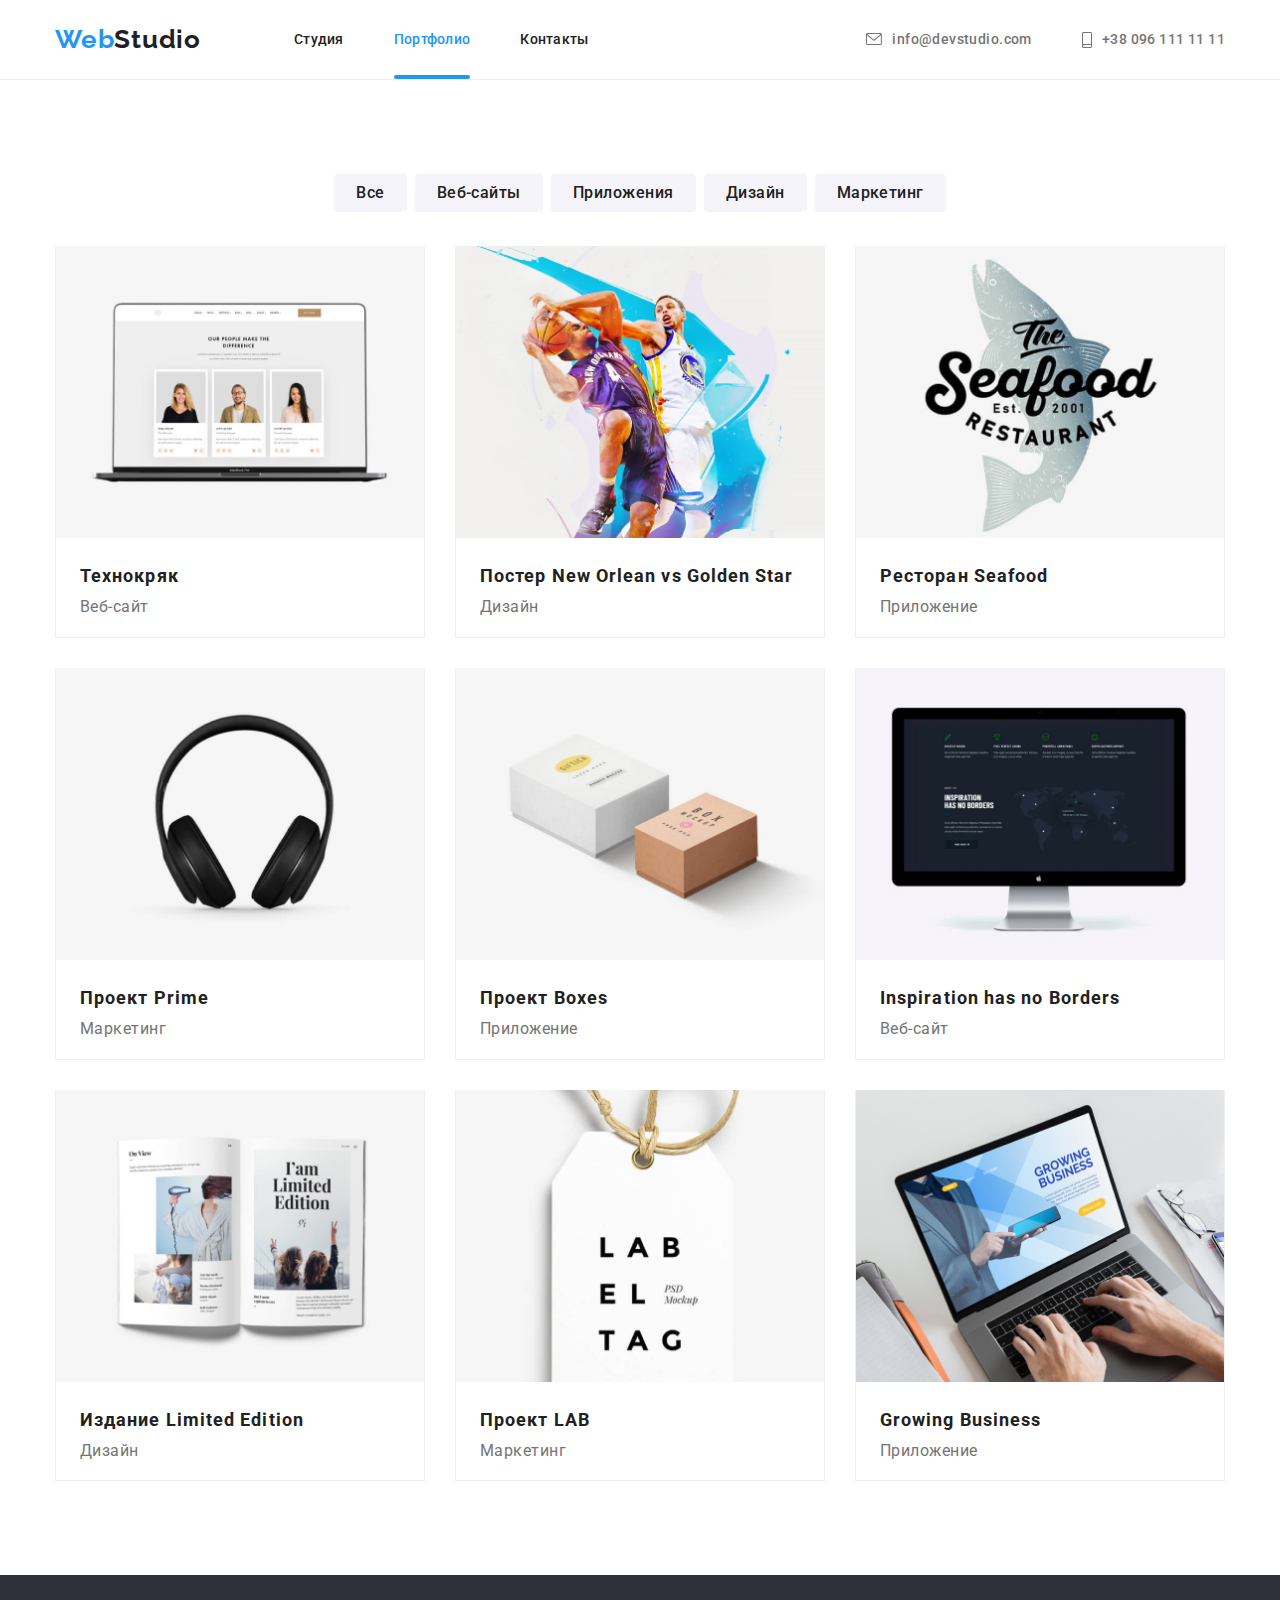
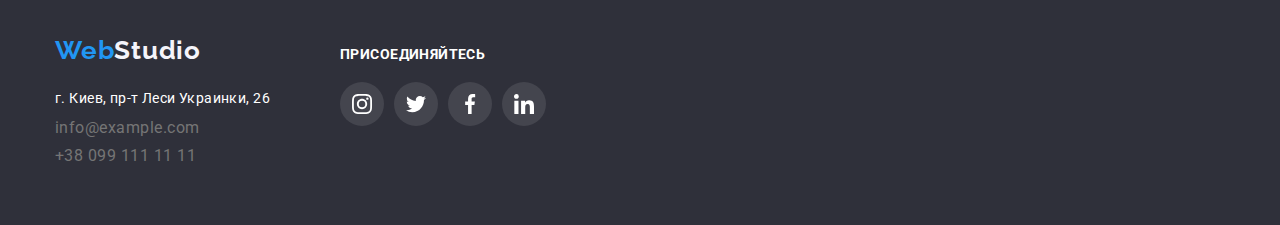
==== portfolio.html @ 428a3288 "репозиторий 06 готов к работе" ====
<!DOCTYPE html>
<html lang="en">
<head>
    <meta charset="UTF-8">
    <meta http-equiv="X-UA-Compatible" content="IE=edge">
    <meta name="viewport" content="width=device-width, initial-scale=1.0">
    <link rel="preconnect" href="https://fonts.googleapis.com">
    <link rel="preconnect" href="https://fonts.gstatic.com" crossorigin>
    <link rel="preconnect" href="https://fonts.googleapis.com">
    <link rel="preconnect" href="https://fonts.gstatic.com" crossorigin>
    <link href="https://fonts.googleapis.com/css2?family=Raleway:wght@700&family=Roboto:wght@400;500;700;900&display=swap"
        rel="stylesheet">
    <link rel="stylesheet" href="./css/modern-normalize.css">
    <link rel="stylesheet" href="./css/style.css">
    <title>Portfolio</title>
</head>
<body>
    <!--шапка-->
    <header class="header">
        <div class="container header-container">
            <nav class="nav">
                <a class="header-logo" href=""><span class="logo-web">Web</span>Studio</a>
                <ul class="nav-list">
                    <li class="nav-item ">
                        <a class="nav-link " href="./index.html">Студия</a>
                    </li>
                    <li class="nav-item">
                        <a class="nav-link current" href="./portfolio.html">Портфолио</a>
                    </li>
                    <li class="nav-item">
                        <a class="nav-link" href="#">Контакты</a>
                    </li>
                </ul>
            </nav>
            <ul class="nav-contacts-list">
                <li class="contacts-item">
                    <!-- <div class="contacts-container hover-link">  -->
                    <a class="contacts-link hover-link" href="info@devstudio.com">
                        <svg class="icon-mail hover-link" width="16px" height="12px">
                            <use href="./images/svg/symbol-defs.svg#icon-envelope"></use>
                        </svg>info@devstudio.com</a>
                    <!-- </div>  -->
                </li>
    
                <li class="contacts-item">
                    <a class="contacts-link hover-link" href="+380961111111">
                        <svg class="icon-tel hover-link" width="10px" height="16px">
                            <use href="./images/svg/symbol-defs.svg#icon-smartphone"></use>
                        </svg>+38 096 111 11 11</a>
                </li>
            </ul>
        </div>
    </header>
    <!--уникальный контент-->
    <main>
        <section class="section">
            <div class="container">
            <h1 class="visually-hidden">кнопки фильтров</h1>
            <ul class="buttons-list">
                <li class="buttons-item">
                    <button type="button" class="filter-btn">Все</button>
                </li>
                <li class="buttons-item">
                    <button type="button" class="filter-btn">Веб-сайты</button>
                </li>
                <li class="buttons-item">
                    <button type="button" class="filter-btn">Приложения</button>
                </li>
                <li class="buttons-item">
                    <button type="button" class="filter-btn">Дизайн</button>
                </li>
                <li class="buttons-item">
                    <button type="button" class="filter-btn">Маркетинг</button>
                </li>
            </ul>
            <ul class="portfolio-list">
                <li class="portfolio-item ">
                    <a href="" class="portfolio-link">
                    <div class="portfolio-overlay-block"> 
                    <img src="./images/portfolio/tehnokrak.jpg" alt="технокряк" width="370" height="">
                    <div class="overlay-block">
                    <p class="portfolio-block-text">Технокряк это современная площадка распространения коронавируса. Компании используют эту
                        платформу для цифрового
                        шпионажа и атак на защищённые сервера конкурентов.</p>
                    </div>
                    </div>  
                    <div class="portfolio-card">
                        <h2 class="portfolio-titel">Технокряк</h3>
                            <p class="portfolio-text">Веб-сайт</p>
                    </div>
                    </a>
                </li>
                <li class="portfolio-item ">
                    <a href="" class="portfolio-link">
                        <div class="portfolio-overlay-block">
                    <img src="./images/portfolio/poster.jpg" alt="постер" width="370" height="">
                    <div class="overlay-block">
                        <p class="portfolio-block-text">Технокряк это современная площадка распространения коронавируса. Компании используют
                            эту
                            платформу для цифрового
                            шпионажа и атак на защищённые сервера конкурентов.</p>
                    </div>
                        </div>
                    <div class="portfolio-card">
                    <h2 class="portfolio-titel">Постер New Orlean vs Golden Star</h3>
                    <p class="portfolio-text">Дизайн</p>
                    </div>
                    </a>
                </li>
                <li class="portfolio-item ">
                    <a href="" class="portfolio-link">
                        <div class="portfolio-overlay-block">
                    <img src="./images/portfolio/seafood.jpg" alt="ресторан" width="370" height="">
                    <div class="overlay-block">
                        <p class="portfolio-block-text">Технокряк это современная площадка распространения коронавируса. Компании используют
                            эту
                            платформу для цифрового
                            шпионажа и атак на защищённые сервера конкурентов.</p>
                    </div>
                        </div>
                    <div class="portfolio-card">
                    <h2 class="portfolio-titel">Ресторан Seafood</h3>
                    <p class="portfolio-text">Приложение</p>
                    </div>
                    </a>
                </li>
                <li class="portfolio-item ">
                    <a href="" class="portfolio-link">
                        <div class="portfolio-overlay-block">
                    <img src="./images/portfolio/prime.jpg" alt="проэкт прайм" width="370" height="">
                    <div class="overlay-block">
                        <p class="portfolio-block-text">Технокряк это современная площадка распространения коронавируса. Компании используют
                            эту
                            платформу для цифрового
                            шпионажа и атак на защищённые сервера конкурентов.</p>
                    </div>
                        </div>
                    <div class="portfolio-card">
                    <h2 class="portfolio-titel">Проект Prime</h3>
                    <p class="portfolio-text">Маркетинг</p>
                    </div>
                    </a>
                </li>
                <li class="portfolio-item ">
                    <a href="" class="portfolio-link">
                        <div class="portfolio-overlay-block">
                    <img src="./images/portfolio/boxes.jpg" alt="проэкт коробки" width="370" height="">
                    <div class="overlay-block">
                        <p class="portfolio-block-text">Технокряк это современная площадка распространения коронавируса. Компании используют
                            эту
                            платформу для цифрового
                            шпионажа и атак на защищённые сервера конкурентов.</p>
                    </div>
                        </div>
                    <div class="portfolio-card">
                    <h2 class="portfolio-titel">Проект Boxes</h3>
                    <p class="portfolio-text">Приложение</p>
                    </div>
                    </a>
                </li>
                <li class="portfolio-item ">
                    <a href="" class="portfolio-link">
                        <div class="portfolio-overlay-block">
                    <img src="./images/portfolio/no-borders.jpg" alt="нет границ" width="370" height="">
                    <div class="overlay-block">
                        <p class="portfolio-block-text">Технокряк это современная площадка распространения коронавируса. Компании используют
                            эту
                            платформу для цифрового
                            шпионажа и атак на защищённые сервера конкурентов.</p>
                    </div>
                        </div>
                    <div class="portfolio-card">
                    <h2 class="portfolio-titel">Inspiration has no Borders</h3>
                    <p class="portfolio-text">Веб-сайт</p>
                    </div>
                    </a>
                </li>
                <li class="portfolio-item ">
                    <a href="" class="portfolio-link">
                        <div class="portfolio-overlay-block">
                    <img src="./images/portfolio/limited-edition.jpg" alt="издание" width="370" height="">
                    <div class="overlay-block">
                        <p class="portfolio-block-text">Технокряк это современная площадка распространения коронавируса. Компании используют
                            эту
                            платформу для цифрового
                            шпионажа и атак на защищённые сервера конкурентов.</p>
                    </div>
                        </div>
                    <div class="portfolio-card">
                    <h2 class="portfolio-titel">Издание Limited Edition</h3>
                    <p class="portfolio-text">Дизайн</p>
                    </div>
                    </a>
                </li>
                <li class="portfolio-item ">
                    <a href="" class="portfolio-link">
                        <div class="portfolio-overlay-block">
                    <img src="./images/portfolio/lab.jpg" alt="проэкт лаб" width="370" height="">
                    <div class="overlay-block">
                        <p class="portfolio-block-text">Технокряк это современная площадка распространения коронавируса. Компании используют
                            эту
                            платформу для цифрового
                            шпионажа и атак на защищённые сервера конкурентов.</p>
                    </div>
                        </div>
                    <div class="portfolio-card">
                    <h2 class="portfolio-titel">Проект LAB</h3>
                    <p class="portfolio-text">Маркетинг</p>
                    </div>
                    </a>
                </li>
                <li class="portfolio-item ">
                    <a href="" class="portfolio-link">
                        <div class="portfolio-overlay-block">
                    <img src="./images/portfolio/business.jpg" alt="бизнес" width="370" height="">
                    <div class="overlay-block">
                        <p class="portfolio-block-text">Технокряк это современная площадка распространения коронавируса. Компании используют
                            эту
                            платформу для цифрового
                            шпионажа и атак на защищённые сервера конкурентов.</p>
                    </div>
                        </div>
                    <div class="portfolio-card">
                    <h2 class="portfolio-titel">Growing Business</h3>
                    <p class="portfolio-text">Приложение</p>
                    </div>
                    </a>
                </li>
            </ul>
            </div>
        </section>

    </main>

    <!--подвал-->
<footer class="page-footer">
    <div class="container footer-container">
        <div class="address-block">
            <a class="footer-logo" href=""><span class="logo-web">Web</span>Studio</a>
            <address class="address">
                <ul class="address-list">
                    <li class="address-item">
                        <a class="address-link"
                            href="https://www.google.com/maps/place/%D0%B1%D1%83%D0%BB.+%D0%9B%D0%B5%D1%81%D0%B8+%D0%A3%D0%BA%D1%80%D0%B0%D0%B8%D0%BD%D0%BA%D0%B8,+26,+%D0%9A%D0%B8%D0%B5%D0%B2,+02000/data=!4m2!3m1!1s0x40d4cf0e033ecbe9:0x57a4dffefec77da0?sa=X&ved=2ahUKEwixr6azg6_zAhUvlIsKHU6wDGkQ8gF6BAgFEAE">г.
                            Киев, пр-т Леси Украинки, 26</a>
                    </li>
                    <li class="address-item">
                        <a class="contacts-link hover-link" href="mailto:info@example.com">info@example.com</a>
                    </li>
                    <li class="address-item">
                        <a class="contacts-link hover-link" href="tel:+380991111111">+38 099 111 11 11</a>
                    </li>
                </ul>

            </address>
        </div>
        <div class="social-footer">
            <h2 class="social-titel">присоединяйтесь</h2>
            <ul class="social-list">
                <li class="footer-social-item">
                    <a href="#" class="footer-social-link">
                        <svg class="social-icon" widht="20" height="20">
                            <use href="./images/svg/symbol-defs.svg#icon-instagram1"></use>
                        </svg>
                    </a>
                </li>
                <li class="footer-social-item">
                    <a href="#" class="footer-social-link">
                        <svg class="social-icon" widht="20" height="20">
                            <use href="./images/svg/symbol-defs.svg#icon-twitter1"></use>
                        </svg>
                    </a>
                </li>
                <li class="footer-social-item">
                    <a href="#" class="footer-social-link">
                        <svg class="social-icon" widht="20" height="20">
                            <use href="./images/svg/symbol-defs.svg#icon-facebook1"></use>
                        </svg>
                    </a>
                </li>
                <li class="footer-social-item">
                    <a href="#" class="footer-social-link">
                        <svg class="social-icon" widht="20" height="20">
                            <use href="./images/svg/symbol-defs.svg#icon-linkedin1"></use>
                        </svg>
                    </a>
                </li>
            </ul>
        </div>
    </div>
</footer>
    
</body>
</html>
---- css/style.css ----
/* 
основной шрифт страницы Roboto 
шрифт логотипа Raleway 700

Weight ссылок и кнопок на странице портфолио 500
Weight заголовков 700 900

цвета
основной цвет абзацов #757575;
вторичный цвет заголовков, ссылок #212121;
белый цвет для кнопок и заголовков #FFFFFF

основной цвет фона #E5E5E5
вторичный цвет фона #F5F4FA
цвет для сылок с эфектом ховер #2196F3
-------------------------------------------------------------------------------------*/

:root {
  --title-text-color: #212121;
  --accent-color: #2196f3;
  --primary-white-color: #ffffff;
  --bg-white-color: #f5f4fa;
  --main-text-color: #757575;
  --dark-bg-color: #2f303a;
}

body {
  padding-top: 80px;
  font-family: roboto, sans-serif;
  color: var(--main-text-color);
}
h1,
h2,
h3,
p {
  margin: 0;
}
ul {
  padding: 0;
  margin: 0;
  list-style: none;
}
img {
  display: block;
  max-width: 100%;
  height: auto;
}

.container {
  width: 1200px;
  margin-left: auto;
  margin-right: auto;
  padding-left: 15px;
  padding-right: 15px;
}
.section {
  padding-top: 94px;
  padding-bottom: 94px;
}
.titel {
  margin-top: 0;
  margin-bottom: 50px;

  font-weight: 700;
  font-size: 36px;
  line-height: 1.2;
  letter-spacing: 0.03em;
  text-align: center;
  color: var(--title-text-color);
}

/* шапка-----------*/
.header {
  position: fixed;
  top: 0;
  left: 0;
  width: 100%;
  z-index: 1;
  background-color: var(--primary-white-color);
  border-bottom: 1px solid #eeeeee;
}
.header-container {
  display: flex;
  align-items: center;
}
.header-logo {
  font-family: raleway, sans-serif;
  font-weight: 700;
  font-size: 26px;
  line-height: 1.2;
  letter-spacing: 0.03em;
  color: var(--title-text-color);
  text-decoration: none;
}
.logo-web {
  color: var(--accent-color);
}
/* навигация -----------------------------*/
.nav {
  display: flex;
  align-items: center;
}
.nav-list {
  display: flex;
  margin-left: 93px;
}
.nav-list .nav-item:not(:last-child) {
  margin-right: 50px;
}
.nav-item {
  list-style: none;
}

.nav-link {
  display: block;
  padding-top: 32px;
  padding-bottom: 32px;

  position: relative;

  font-weight: 500;
  font-size: 14px;
  line-height: 1.1;
  letter-spacing: 0.02em;
  color: var(--title-text-color);
  text-decoration: none;

  transition: color 250ms cubic-bezier(0.4, 0, 0.2, 1);
}
.nav-link:hover,
.nav-link:focus {
  color: var(--accent-color);
}
.current {
  color: var(--accent-color);
}
.current::after {
  content: "";

  position: absolute;
  left: 0;
  bottom: 0;

  display: block;
  width: 100%;
  height: 4px;
  border-radius: 2px;
  background-color: var(--accent-color);
}
/* почта+телефон -----------------------------*/
.nav-contacts-list {
  display: flex;
  margin-left: auto;

  font-weight: 500;
  font-size: 14px;
  line-height: 1.1;
  letter-spacing: 0.02em;
  list-style: none;
}
.nav-contacts-list .contacts-item + .contacts-item {
  margin-left: 50px;
}
.contacts-link {
  display: flex;
  align-items: center;
  color: var(--main-text-color);
  text-decoration: none;
  font-style: normal;
  letter-spacing: 0.03em;

  transition: color 250ms cubic-bezier(0.4, 0, 0.2, 1);
}
.hover-link:hover,
.hover-link:focus {
  fill: var(--accent-color);
  color: var(--accent-color);
}
.icon-mail {
  fill: currentColor;
  margin-right: 10px;
}
.icon-mail::before {
  content: "";
}

.icon-tel {
  fill: currentColor;
  margin-right: 10px;
}
.icon-tel::before {
  content: "";
}

/* герой --------------------------------------*/
.hero-section {
  padding: 200px 0;
  text-align: center;
  max-width: 1600px;
  height: 600px;
  margin-left: auto;
  margin-right: auto;
  background-image: linear-gradient(
      to right,
      rgba(47, 48, 58, 0.4),
      rgba(47, 48, 58, 0.4)
    ),
    url(../images/jpeg/bg-img.jpg);
  background-repeat: no-repeat;
  background-position: center;
}
.container-hero {
}
.hero-titel {
  margin-top: 0;
  margin-bottom: 30px;

  font-weight: 900;
  font-size: 44px;
  line-height: 1.4;
  letter-spacing: 0.06em;
  color: var(--primary-white-color);
}
.backdrop {
  position: fixed;
  opacity: 1;
  top: 0;
  left: 0;
  width: 100%;
  height: 100%;
  background-color: rgba(0, 0, 0, 0.2);

  z-index: 1;
  transition: opacity 250ms cubic-bezier(0.4, 0, 0.2, 1);
}
.backdrop.is-hidden {
  opacity: 0;
  pointer-events: none;
}
.backdrop.is-hidden.scale {
  top: 50%;
  left: 50%;
  transform: translate(-50%, -50%) scale(0.8);
  transition: transform 250ms cubic-bezier(0.4, 0, 0.2, 1);
}
.modal {
  position: absolute;
  top: 50%;
  left: 50%;
  width: 528px;
  height: 581px;
  transform: translate(-50%, -50%) scale(1);
  transition: transform 250ms cubic-bezier(0.4, 0, 0.2, 1),
    background-color 250ms cubic-bezier(0.4, 0, 0.2, 1),
    box-shadow 250ms cubic-bezier(0.4, 0, 0.2, 1);

  border-radius: 4px;
  box-shadow: 0px 1px 3px rgba(0, 0, 0, 0.12), 0px 1px 1px rgba(0, 0, 0, 0.14),
    0px 2px 1px rgba(0, 0, 0, 0.2);
  background-color: var(--primary-white-color);
}
.close-modal-icon {
  display: flex;
  align-items: center;
  position: absolute;
  top: 8px;
  right: 8px;
  width: 30px;
  height: 30px;
  border: 1px solid rgba(0, 0, 0, 0.1);
  border-radius: 50%;
  background-color: var(--primary-white-color);
  cursor: pointer;
}
.close-icon {
}
.button-hero {
  min-width: 200px;
  height: 50px;
  padding: 10px 32px;
  border-radius: 4px;
  border-color: transparent;

  font-family: roboto, sans-serif;
  font-size: 16px;
  line-height: 1.9;
  letter-spacing: 0.06em;
  color: var(--primary-white-color);
  background-color: var(--accent-color);
  cursor: pointer;
}

/* секция ПРЕИМУЩЕСТВА(BENEFITS) страница "студия"------------- */
.visually-hidden {
  position: absolute;
  width: 1px;
  height: 1px;
  margin: -1px;
  padding: 0;
  overflow: hidden;
  border: 0;
  clip: rect(0 0 0 0);
}
.benefits-list {
  display: flex;
}
.benefits-list .benefits-item + .benefits-item {
  margin-left: 30px;
}

.benefits-bg {
  display: flex;
  justify-content: center;
  align-items: center;
  width: 270px;
  height: 120px;
  margin-bottom: 30px;
  border-radius: 4px;
  background-color: var(--bg-white-color);
}
.benefits-icon {
  display: flex;
}

.benefits-titel {
  margin-top: 0;
  margin-bottom: 10px;

  font-weight: 700;
  font-size: 14px;
  line-height: 1.1;
  letter-spacing: 0.03em;
  color: var(--title-text-color);
}
.benefits-text {
  margin-top: 0;
  margin-bottom: 0;

  font-weight: 400;
  font-size: 14px;
  line-height: 1.7;
  letter-spacing: 0.03em;
}

/* секция ЧЕМ МЫ ЗАНИМАЕМСЯ(Jobs) страница "студия"--------- */
.jobs-section {
  padding-top: 0;
}
.jobs-list {
  display: flex;
}
.jobs-list .jobs-item + .jobs-item {
  margin-left: 30px;
}
.jobs-block {
  position: relative;
}
.jobs-label {
  display: flex;
  justify-content: center;
  align-items: center;
  position: absolute;
  bottom: 0;
  left: 0;
  width: 100%;
  height: 70px;

  font-weight: 700;
  font-size: 14px;
  line-height: 1.1;
  letter-spacing: 0.03em;
  color: var(--primary-white-color);
  background-color: rgba(47, 48, 58, 0.8);
  text-transform: uppercase;
}

/* секция команда(Team) страница "студия" --------------------*/
.team-section {
  background-color: var(--bg-white-color);
}
.team-card {
  padding: 30px 0;
  background-color: var(--primary-white-color);
}

.team-list {
  display: flex;
}
.team-list .team-item + .team-item {
  margin-left: 30px;
}
.team-item {
  box-shadow: 0px 1px 3px rgba(0, 0, 0, 0.12), 0px 1px 1px rgba(0, 0, 0, 0.14),
    0px 2px 1px rgba(0, 0, 0, 0.2);
  border-radius: 0px 0px 4px 4px;
}

.team-name {
  margin-bottom: 10px;
  text-align: center;
  font-weight: 500;
  font-size: 16px;
  line-height: 1.2;
  color: var(--title-text-color);
}
.team-position {
  margin-bottom: 16px;
  text-align: center;
  font-weight: 400;
  font-size: 16px;
  line-height: 1.2;
}

.social-list {
  display: flex;
  justify-content: center;
  align-items: center;
}

.social-list .social-item + .social-item {
  margin-left: 10px;
}
.social-link {
  display: flex;
  cursor: pointer;
  justify-content: center;
  align-items: center;
  width: 44px;
  height: 44px;
  border: none;
  border-radius: 50%;

  transition: background-color 250ms cubic-bezier(0.4, 0, 0.2, 1),
    fill 250ms cubic-bezier(0.4, 0, 0.2, 1);
}
.social-icon {
  fill: #afb1b8;
}
.social-link:hover,
.social-link:focus {
  background-color: var(--accent-color);
}
.social-link:hover .social-icon,
.social-link:focus .social-icon {
  fill: var(--primary-white-color);
}
/* секция клиенты-------------------- */
.clients-list {
  display: flex;
}
.clients-list .clients-item + .clients-item {
  margin-left: 30px;
}
.clients-item {
}
.clients-link {
  display: flex;
  justify-content: center;
  align-items: center;
  width: 172px;
  height: 92px;
  border: 1px solid #afb1b8;
  border-radius: 4px;

  transition: border-color 250ms cubic-bezier(0.4, 0, 0.2, 1),
    fill 250ms cubic-bezier(0.4, 0, 0.2, 1);
}
.clients-link:hover,
.clients-link:focus {
  border-color: var(--accent-color);
}
.clients-link:hover .clients-icon,
.clients-link:focus .clients-icon {
  fill: var(--accent-color);
}
.clients-icon {
  fill: #afb1b8;
  transition: color 250ms cubic-bezier(0.4, 0, 0.2, 1);
}

/* футер--------------------------------------------------- */
.page-footer {
  padding: 60px 0;
  background-color: #2f303a;
}
.footer-container {
  display: flex;
  align-items: baseline;
}
.address-block {
  margin-right: 70px;
}
.footer-logo {
  display: block;
  margin-bottom: 20px;
  font-family: raleway, sans-serif;
  font-weight: 700;
  font-size: 26px;
  line-height: 1.2;
  letter-spacing: 0.03em;
  color: var(--bg-white-color);
  text-decoration: none;
}
.address-list {
  display: inline-block;
}
.address-list .address-item + .address-item {
  margin-top: 9px;
}
.address-link {
  font-style: normal;
  font-size: 14px;
  line-height: 1.7;
  letter-spacing: 0.03em;
  color: var(--primary-white-color);
  text-decoration: none;

  transition: color 250ms cubic-bezier(0.4, 0, 0.2, 1);
}
.address-link:hover,
.address-link:focus {
  color: var(--accent-color);
}

.social-footer {
  display: block;
}
.social-titel {
  margin-bottom: 20px;
  font-style: normal;
  font-weight: 700;
  font-size: 14px;
  line-height: 16px;
  letter-spacing: 0.03em;
  text-transform: uppercase;
  color: var(--primary-white-color);
}
.footer-social-item {
  fill: var(--primary-white-color);
}
.footer-social-link {
  display: flex;
  justify-content: center;
  align-items: center;
  width: 44px;
  height: 44px;
  border: none;
  border-radius: 50%;
  background-color: rgba(255, 255, 255, 0.1);

  transition: background-color 250ms cubic-bezier(0.4, 0, 0.2, 1);
}
.footer-social-link:hover,
.footer-social-link:focus {
  background-color: var(--accent-color);
}
.footer-social-item:not(:last-child) {
  margin-right: 10px;
}
.footer-social-block {
  display: flex;
  justify-content: center;
  align-items: center;
  width: 44px;
  height: 44px;
  border: none;
}
/* СТРАНИЦА портфолио ----------------------------------*/
/* кнопки навигации */
.filters-section {
  margin-top: 94px;
}
.buttons-list {
  display: flex;
  justify-content: center;
  margin-bottom: 34px;
  list-style: none;
}
.buttons-list .buttons-item + .buttons-item {
  margin-left: 8px;
}

.filter-btn {
  border: transparent;
  padding: 6px 22px;
  border-radius: 4px;
  height: 38px;

  font-family: roboto, sans-serif;
  font-weight: 500;
  font-size: 16px;
  line-height: 1.6;
  letter-spacing: 0.03em;
  color: var(--title-text-color);
  background-color: var(--bg-white-color);
  cursor: pointer;

  transition: color 250ms cubic-bezier(0.4, 0, 0.2, 1),
    background-color 250ms cubic-bezier(0.4, 0, 0.2, 1),
    box-shadow 250ms cubic-bezier(0.4, 0, 0.2, 1);
}
.filter-btn:hover,
.filter-btn:focus {
  color: var(--primary-white-color);
  background-color: var(--accent-color);
  box-shadow: 0px 3px 1px rgba(0, 0, 0, 0.1), 0px 1px 2px rgba(0, 0, 0, 0.08),
    0px 2px 2px rgba(0, 0, 0, 0.12);
  border-radius: 4px;
}

/* СЕКЦИЯ портфолио ---------------------------------------*/
.portfolio-list {
  display: inline-flex;
  flex-wrap: wrap;
}
.portfolio-item {
  width: 370px;
  margin-right: 30px;
  margin-bottom: 30px;
  border-right: 1px solid #eeeeee;
  border-bottom: 1px solid #eeeeee;
  border-left: 1px solid #eeeeee;
}

.portfolio-item:nth-child(3n) {
  margin-right: 0;
}
.portfolio-item:nth-last-child(-n + 3) {
  margin-bottom: 0;
}

.portfolio-link {
  /* на 8м дз тут нужен будет флекс */
  display: block;
  text-decoration: none;

  transition: box-shadow 250ms cubic-bezier(0.4, 0, 0.2, 1);
}
.portfolio-link:hover,
.portfolio-link:focus {
  box-shadow: 0px 1px 1px rgba(0, 0, 0, 0.12), 0px 4px 4px rgba(0, 0, 0, 0.06),
    1px 4px 6px rgba(0, 0, 0, 0.16);
}
.portfolio-overlay-block {
  position: relative;
  overflow: hidden;
}
.overlay-block {
  position: absolute;
  top: 0;
  left: 0;
  padding: 63px 24px;
  width: 100%;
  height: 100%;
  transition: background-color 250ms cubic-bezier(0.4, 0, 0.2, 1),
    transform 250ms cubic-bezier(0.4, 0, 0.2, 1);
  background-color: rgba(33, 150, 243, 0.9);
  transform: translateY(100%);
}
.portfolio-link:hover .overlay-block,
.portfolio-link:focus .overlay-block {
  transform: translateY(0);
}
.portfolio-block-text {
  font-size: 18px;
  line-height: 1.6;
  letter-spacing: 0.03em;
  color: var(--primary-white-color);

  transition: color 250ms cubic-bezier(0.4, 0, 0.2, 1) 150ms,
    opacity 250ms cubic-bezier(0.4, 0, 0.2, 1);
  opacity: 0;
}
.portfolio-link:hover .portfolio-block-text,
.portfolio-link:focus .portfolio-block-text {
  opacity: 1;
}

.portfolio-card {
  padding: 20px 24px;
}
.portfolio-titel {
  margin-bottom: 4px;

  font-weight: 700;
  font-size: 18px;
  line-height: 2;
  letter-spacing: 0.06em;
  color: var(--title-text-color);
}
.portfolio-text {
  color: var(--main-text-color);
  letter-spacing: 0.03em;
}
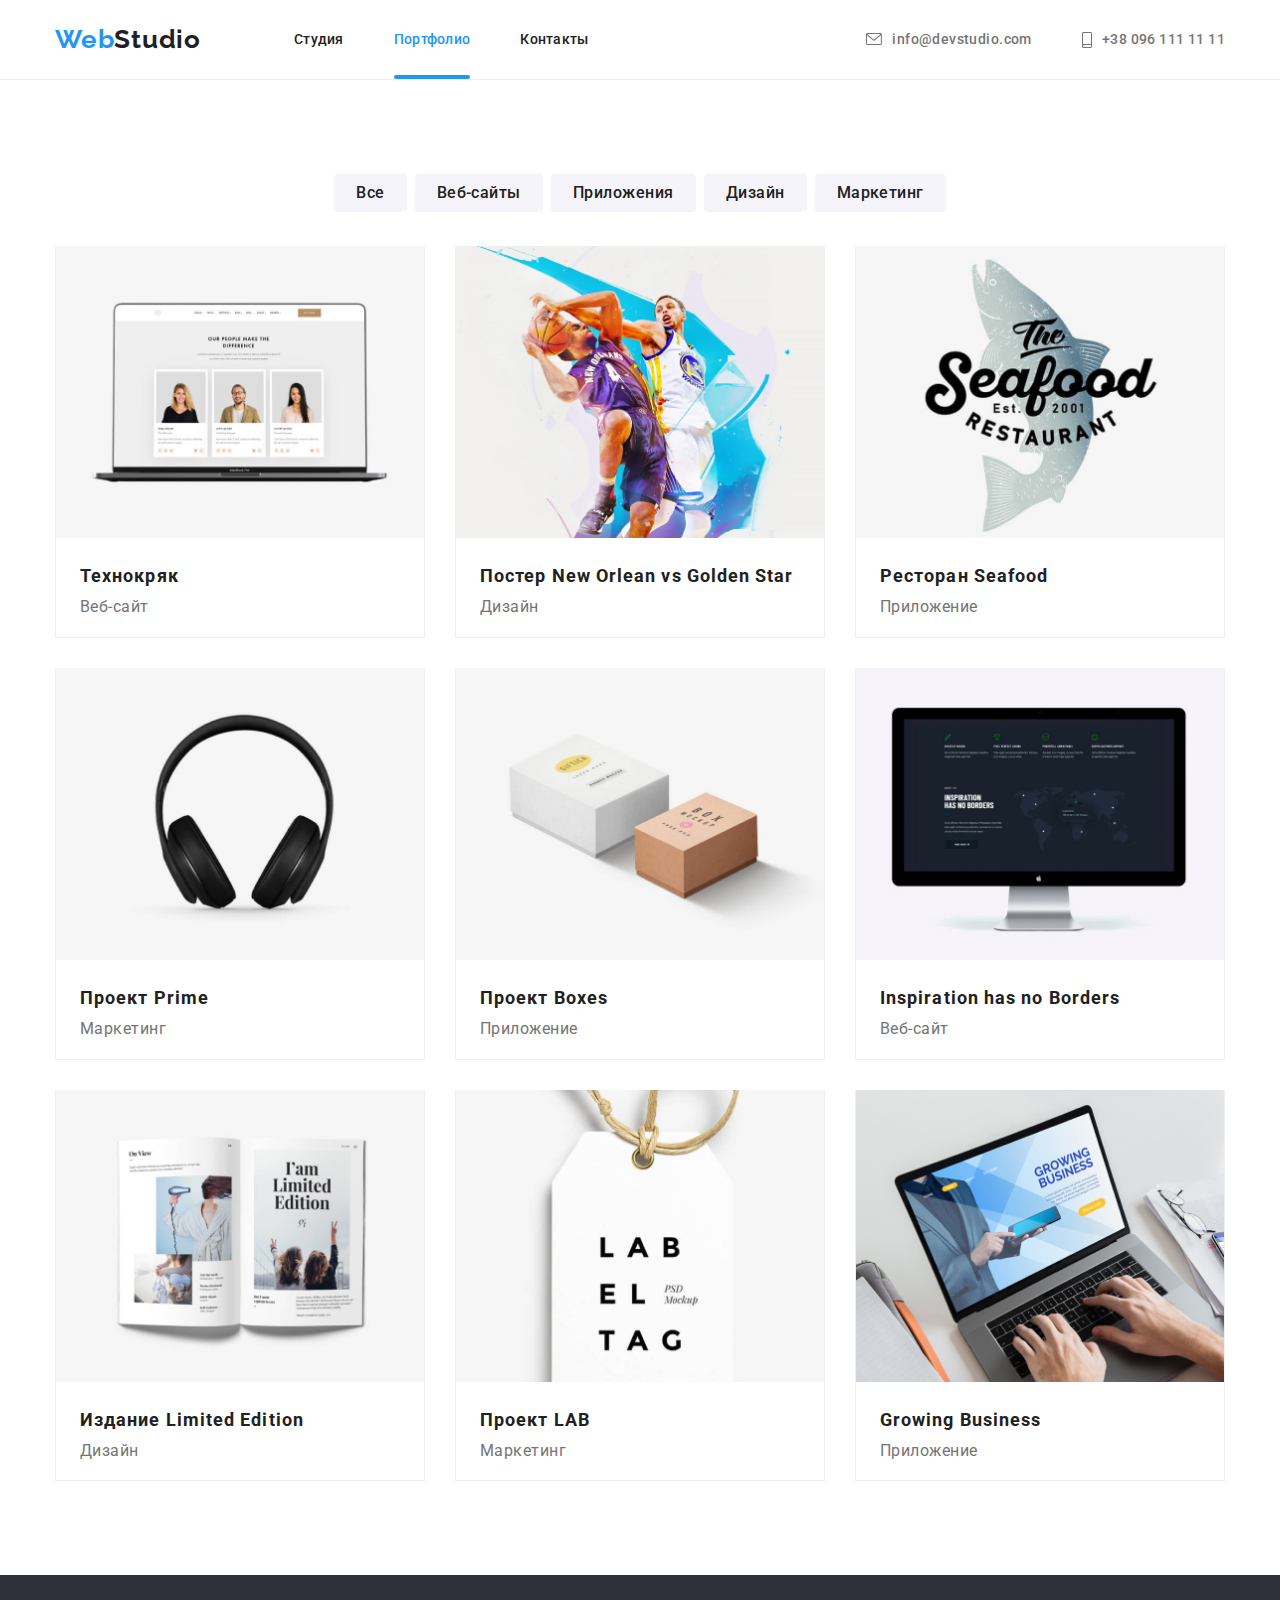
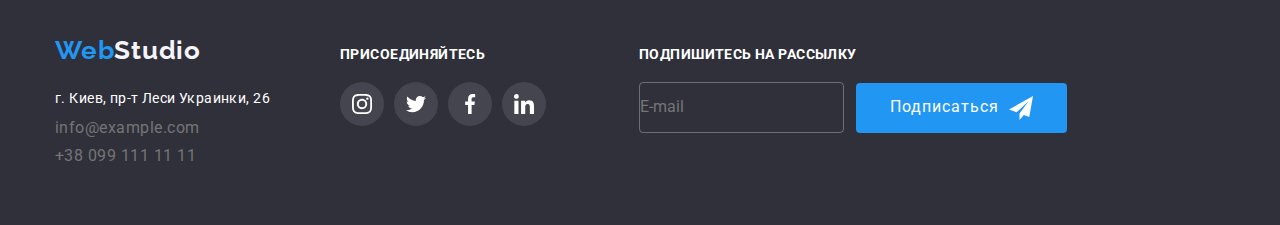
==== commit 4f33f9c4: "построил структуру в футоре и в модалке" ====
--- a/portfolio.html
+++ b/portfolio.html
@@ -287,6 +287,23 @@
                 </li>
             </ul>
         </div>
+        <div class="subscribe-footer">
+            <h3 class="social-titel">Подпишитесь на рассылку</h3>
+            <div class="subscribe-footer-block">
+                <form class="subscribe-form" name="e-mail">
+                    <div>
+                        <label class="subscribe-label" for="e-mail">
+                            <input class="subscribe-input" type="e-mail" name="e-mail" placeholder="E-mail">
+                        </label>
+                    </div>
+                </form>
+                <button type="button" class="button-subscribe">Подписаться
+                    <svg class="icon-send" width="24px" height="24px">
+                        <use href="./images/svg/icons.svg#icon-icon-send"></use>
+                    </svg>
+                </button>
+            </div>
+        </div>
     </div>
 </footer>
     
--- a/css/style.css
+++ b/css/style.css
@@ -221,6 +221,22 @@
   letter-spacing: 0.06em;
   color: var(--primary-white-color);
 }
+
+.button-hero {
+  min-width: 200px;
+  height: 50px;
+  padding: 10px 32px;
+  border-radius: 4px;
+  border-color: transparent;
+
+  font-family: roboto, sans-serif;
+  font-size: 16px;
+  line-height: 1.9;
+  letter-spacing: 0.06em;
+  color: var(--primary-white-color);
+  background-color: var(--accent-color);
+  cursor: pointer;
+}
 .backdrop {
   position: fixed;
   opacity: 1;
@@ -272,24 +288,29 @@
   background-color: var(--primary-white-color);
   cursor: pointer;
 }
-.close-icon {
-}
-.button-hero {
-  min-width: 200px;
-  height: 50px;
-  padding: 10px 32px;
-  border-radius: 4px;
-  border-color: transparent;
-
-  font-family: roboto, sans-serif;
-  font-size: 16px;
-  line-height: 1.9;
-  letter-spacing: 0.06em;
-  color: var(--primary-white-color);
-  background-color: var(--accent-color);
-  cursor: pointer;
-}
-
+.modal-form-block {
+  display: flex;
+  flex-direction: column;
+  align-items: center;
+}
+.form-titel {
+  font-weight: 700;
+  font-size: 20px;
+  line-height: 1.2;
+  letter-spacing: 0.03em;
+
+  color: var(--title-text-color);
+}
+.modal-form-list {
+}
+.modal-form-item {
+}
+.modal-form {
+}
+.form-label {
+}
+.form-input {
+}
 /* секция ПРЕИМУЩЕСТВА(BENEFITS) страница "студия"------------- */
 .visually-hidden {
   position: absolute;
@@ -523,7 +544,7 @@
 }
 
 .social-footer {
-  display: block;
+  margin-right: 93px;
 }
 .social-titel {
   margin-bottom: 20px;
@@ -564,6 +585,45 @@
   width: 44px;
   height: 44px;
   border: none;
+}
+
+.subscribe-footer {
+}
+.subscribe-footer-block {
+  display: flex;
+  align-items: center;
+}
+.subscribe-form {
+  margin-right: 12px;
+}
+.subscribe-label {
+}
+.subscribe-input {
+  padding: 15px 0 15px 0;
+  border: 1px solid rgba(255, 255, 255, 0.3);
+  border-radius: 4px;
+  background-color: inherit;
+  color: var(--primary-white-color);
+}
+.button-subscribe {
+  display: flex;
+  align-items: center;
+  min-width: 200px;
+  height: 50px;
+  padding: 10px 32px;
+  border-radius: 4px;
+  border-color: transparent;
+
+  font-family: roboto, sans-serif;
+  font-size: 16px;
+  line-height: 1.9;
+  letter-spacing: 0.06em;
+  color: var(--primary-white-color);
+  background-color: var(--accent-color);
+  cursor: pointer;
+}
+.icon-send {
+  margin-left: 10px;
 }
 /* СТРАНИЦА портфолио ----------------------------------*/
 /* кнопки навигации */
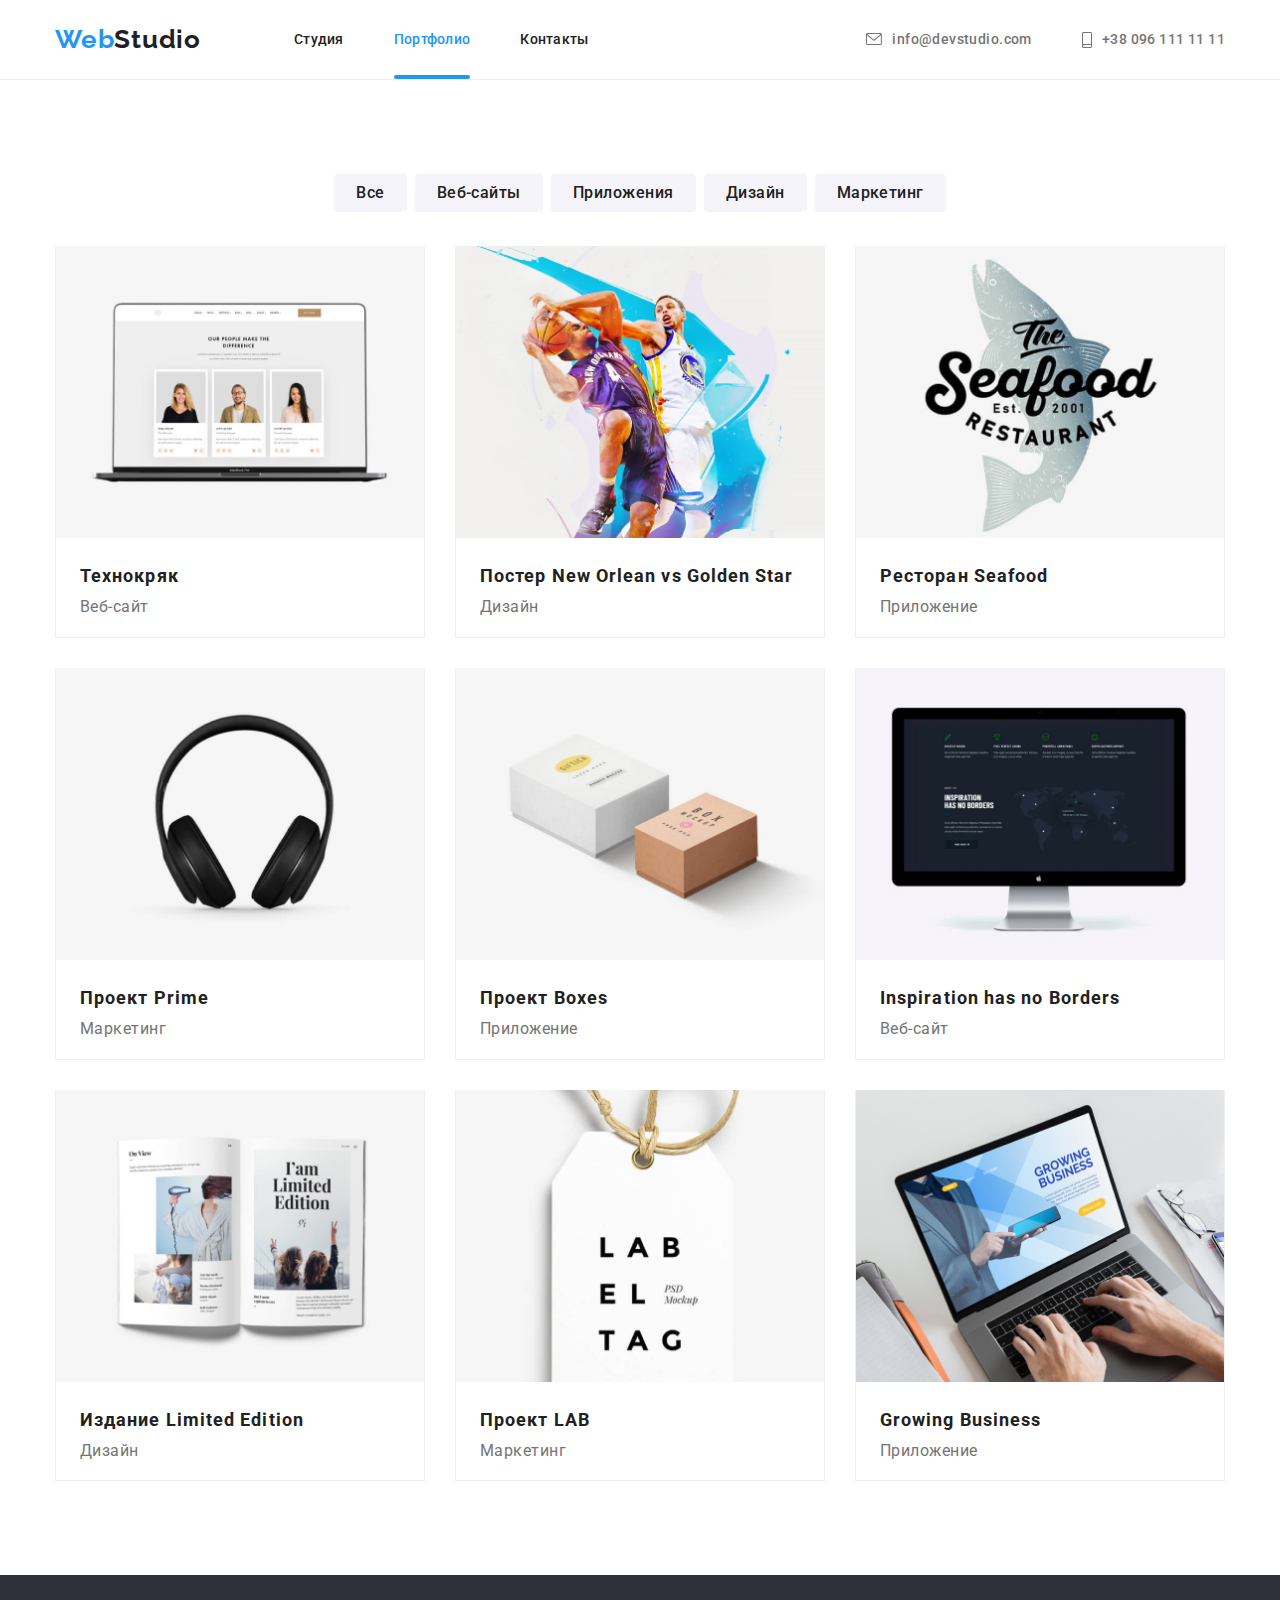
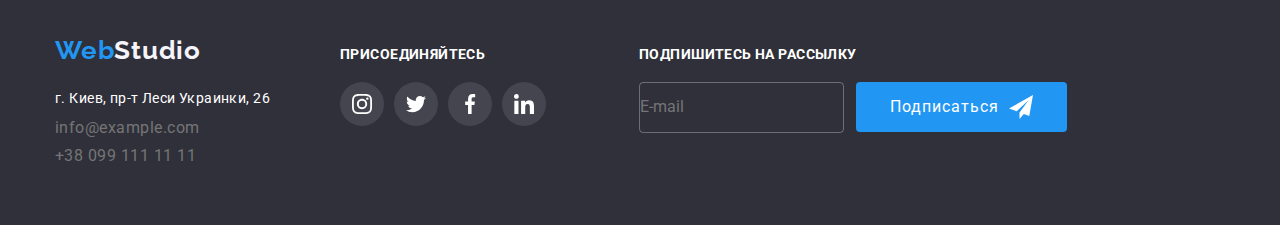
==== commit 7b04b74f: "1" ====
--- a/portfolio.html
+++ b/portfolio.html
@@ -288,7 +288,7 @@
             </ul>
         </div>
         <div class="subscribe-footer">
-            <h3 class="social-titel">Подпишитесь на рассылку</h3>
+            <h2 class="social-titel">Подпишитесь на рассылку</h2>
             <div class="subscribe-footer-block">
                 <form class="subscribe-form" name="e-mail">
                     <div>
--- a/css/style.css
+++ b/css/style.css
@@ -591,7 +591,6 @@
 }
 .subscribe-footer-block {
   display: flex;
-  align-items: center;
 }
 .subscribe-form {
   margin-right: 12px;
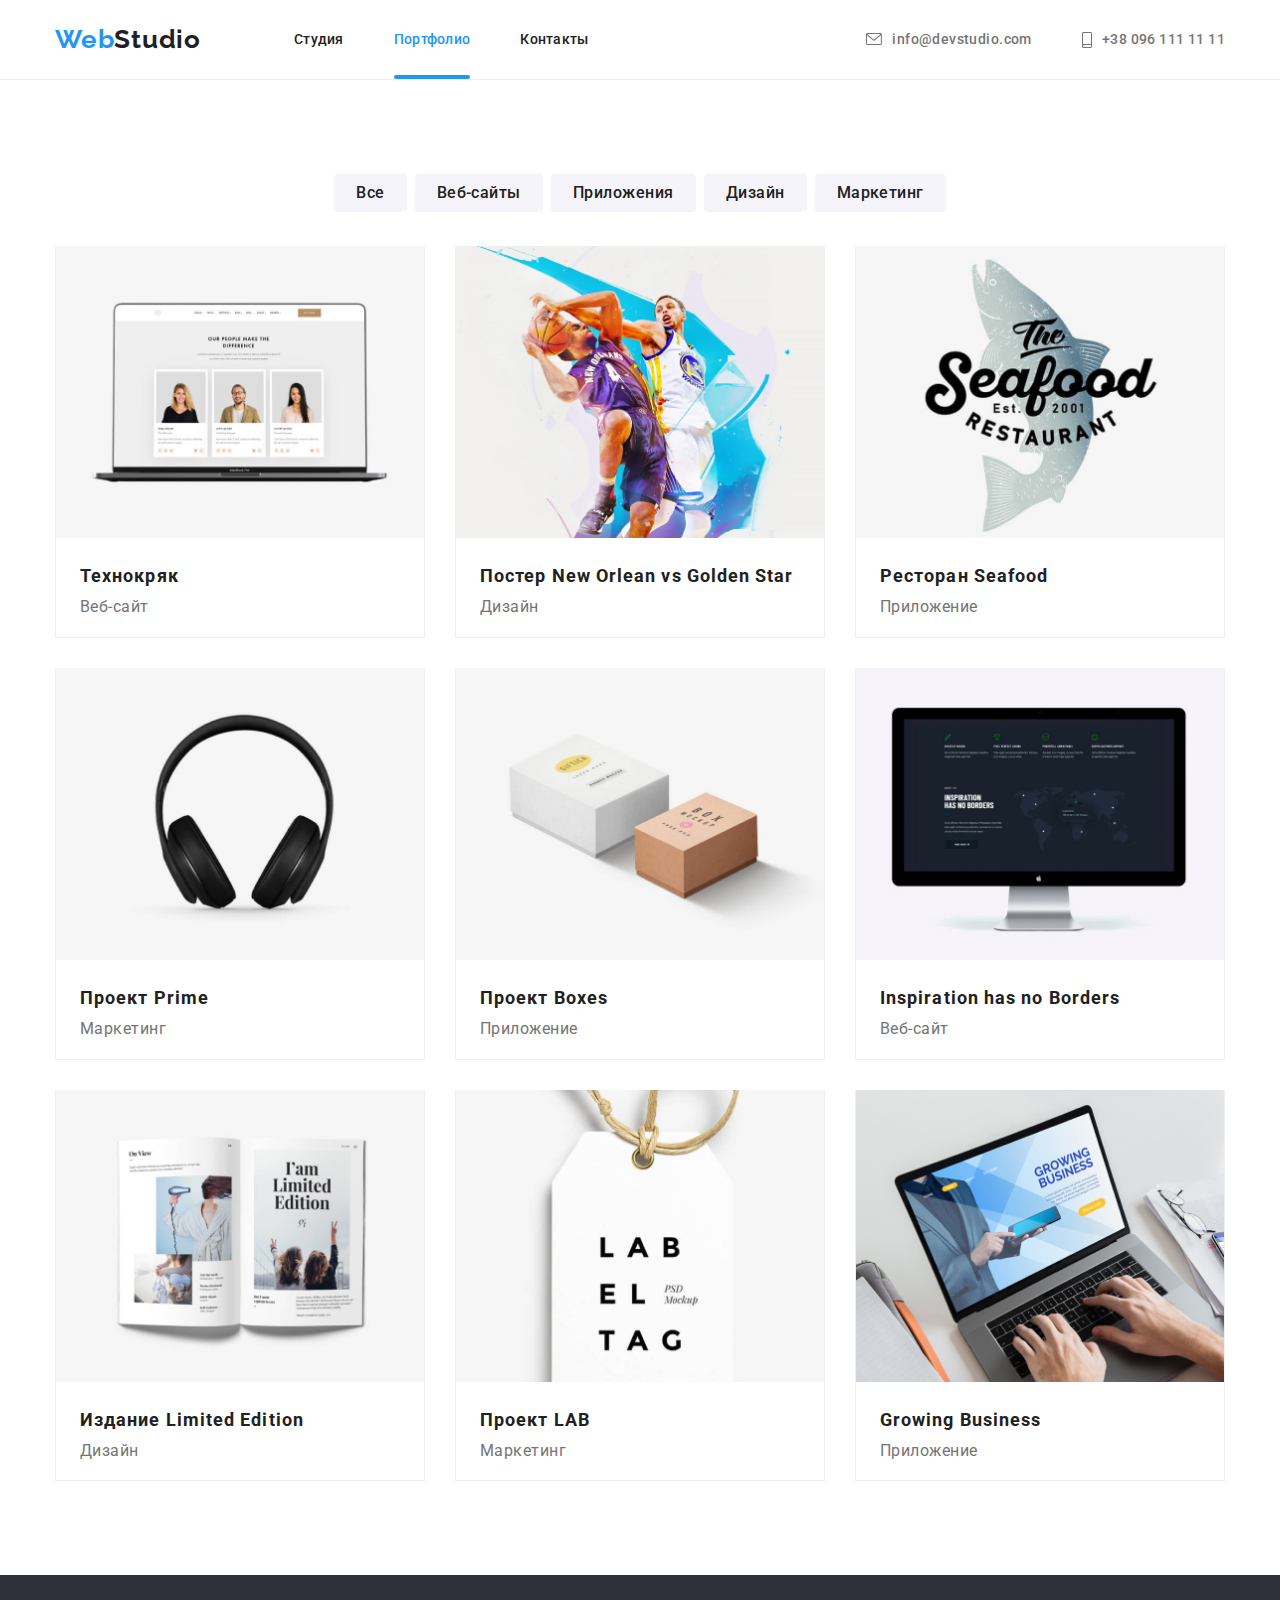
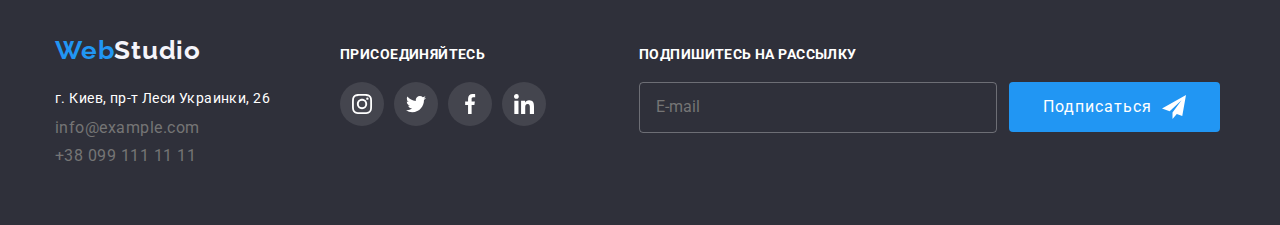
==== commit dd5db7f8: "1" ====
--- a/portfolio.html
+++ b/portfolio.html
@@ -297,7 +297,7 @@
                         </label>
                     </div>
                 </form>
-                <button type="button" class="button-subscribe">Подписаться
+                <button type="submit" class="button-subscribe">Подписаться
                     <svg class="icon-send" width="24px" height="24px">
                         <use href="./images/svg/icons.svg#icon-icon-send"></use>
                     </svg>
--- a/css/style.css
+++ b/css/style.css
@@ -598,7 +598,8 @@
 .subscribe-label {
 }
 .subscribe-input {
-  padding: 15px 0 15px 0;
+  padding: 15px 0 15px 16px;
+  width: 358px;
   border: 1px solid rgba(255, 255, 255, 0.3);
   border-radius: 4px;
   background-color: inherit;
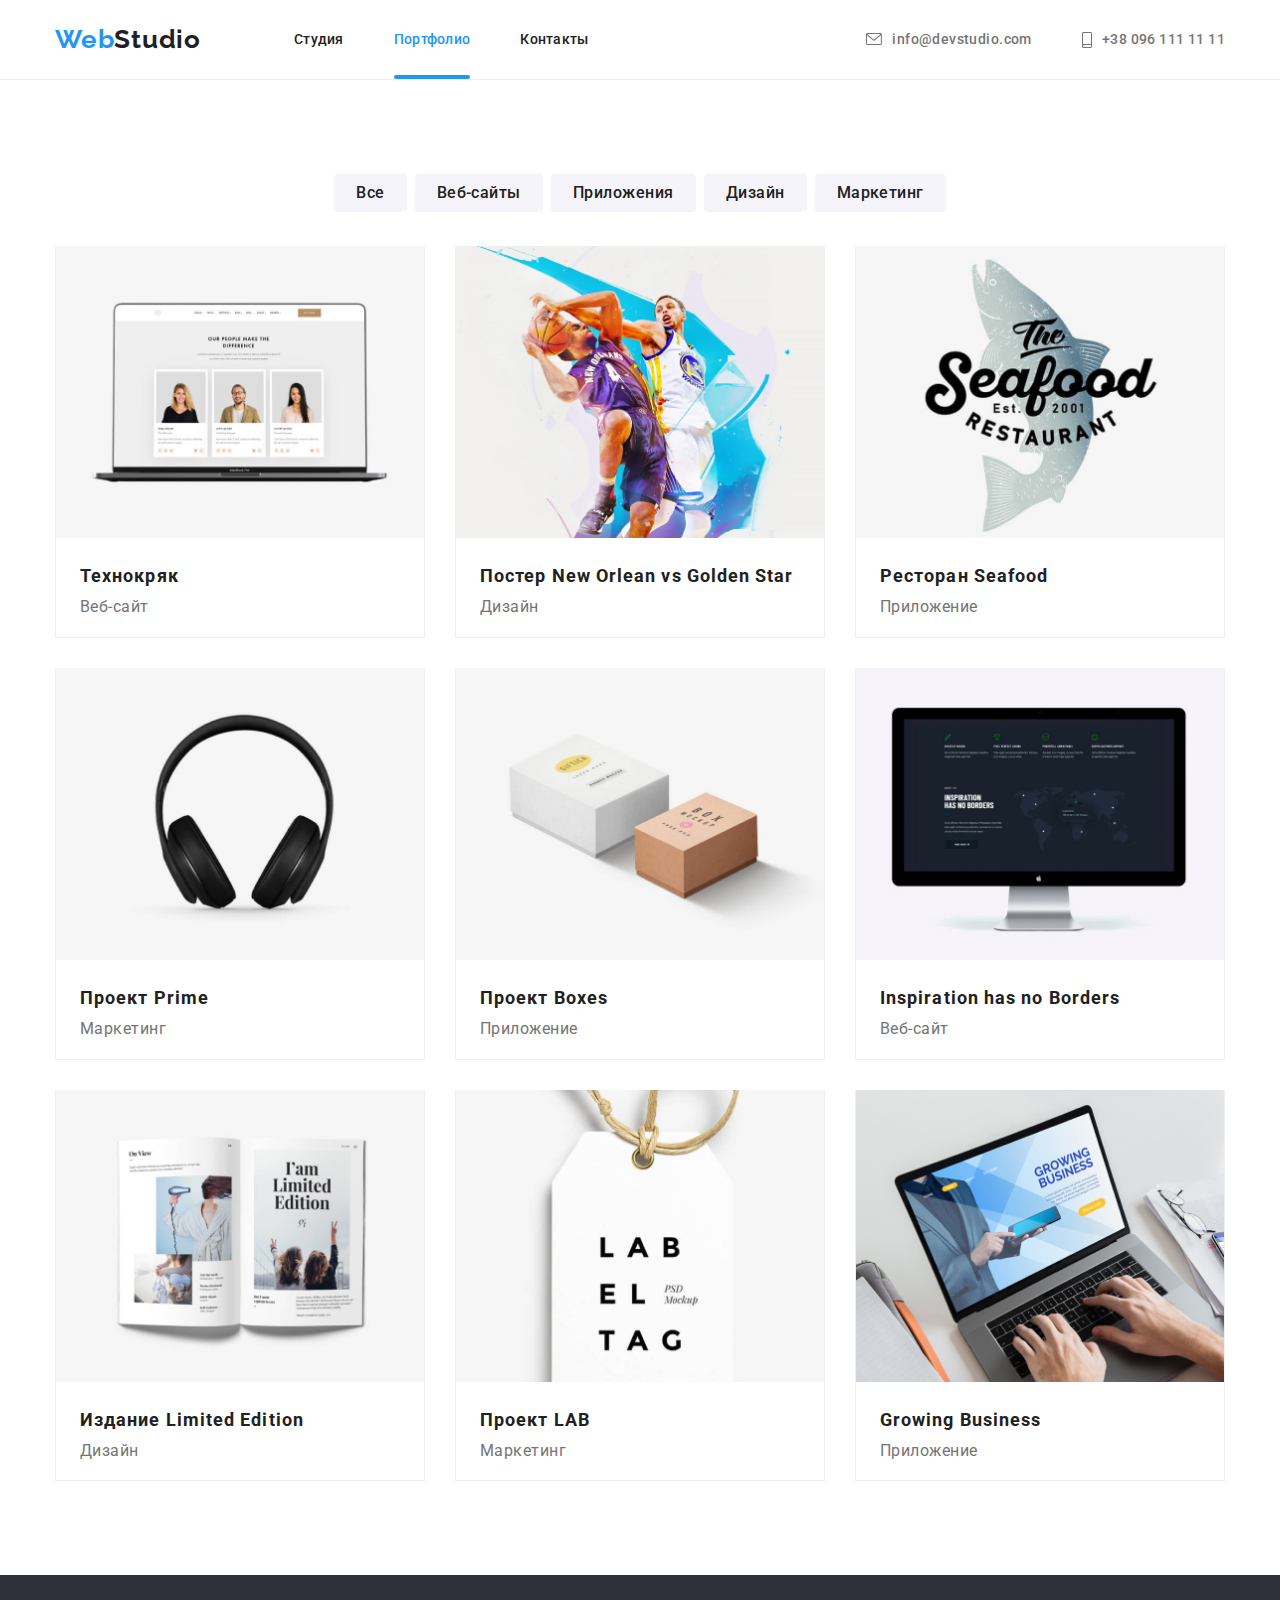
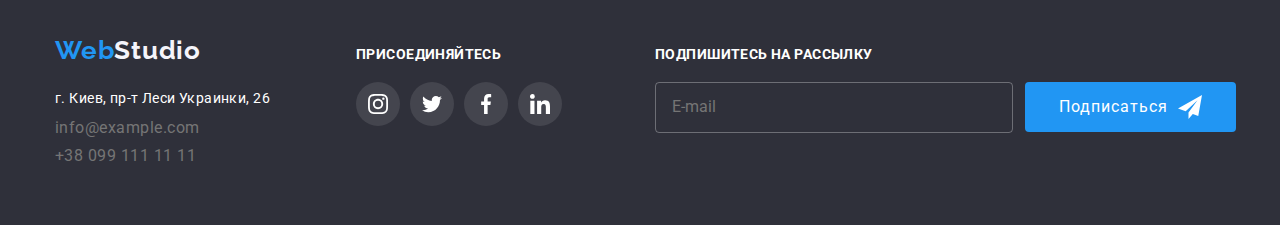
==== commit 2bd8929c: "переиминовал теги по методологии бэм" ====
--- a/portfolio.html
+++ b/portfolio.html
@@ -58,27 +58,27 @@
             <h1 class="visually-hidden">кнопки фильтров</h1>
             <ul class="buttons-list">
                 <li class="buttons-item">
-                    <button type="button" class="filter-btn">Все</button>
-                </li>
-                <li class="buttons-item">
-                    <button type="button" class="filter-btn">Веб-сайты</button>
-                </li>
-                <li class="buttons-item">
-                    <button type="button" class="filter-btn">Приложения</button>
-                </li>
-                <li class="buttons-item">
-                    <button type="button" class="filter-btn">Дизайн</button>
-                </li>
-                <li class="buttons-item">
-                    <button type="button" class="filter-btn">Маркетинг</button>
+                    <button type="button" class="buttons-filter">Все</button>
+                </li>
+                <li class="buttons-item">
+                    <button type="button" class="buttons-filter">Веб-сайты</button>
+                </li>
+                <li class="buttons-item">
+                    <button type="button" class="buttons-filter">Приложения</button>
+                </li>
+                <li class="buttons-item">
+                    <button type="button" class="buttons-filter">Дизайн</button>
+                </li>
+                <li class="buttons-item">
+                    <button type="button" class="buttons-filter">Маркетинг</button>
                 </li>
             </ul>
             <ul class="portfolio-list">
                 <li class="portfolio-item ">
                     <a href="" class="portfolio-link">
-                    <div class="portfolio-overlay-block"> 
+                    <div class="portfolio-overlay-wrapper"> 
                     <img src="./images/portfolio/tehnokrak.jpg" alt="технокряк" width="370" height="">
-                    <div class="overlay-block">
+                    <div class="portfolio-overlay-block">
                     <p class="portfolio-block-text">Технокряк это современная площадка распространения коронавируса. Компании используют эту
                         платформу для цифрового
                         шпионажа и атак на защищённые сервера конкурентов.</p>
@@ -92,9 +92,9 @@
                 </li>
                 <li class="portfolio-item ">
                     <a href="" class="portfolio-link">
-                        <div class="portfolio-overlay-block">
+                        <div class="portfolio-overlay-wrapper">
                     <img src="./images/portfolio/poster.jpg" alt="постер" width="370" height="">
-                    <div class="overlay-block">
+                    <div class="portfolio-overlay-block">
                         <p class="portfolio-block-text">Технокряк это современная площадка распространения коронавируса. Компании используют
                             эту
                             платформу для цифрового
@@ -109,9 +109,9 @@
                 </li>
                 <li class="portfolio-item ">
                     <a href="" class="portfolio-link">
-                        <div class="portfolio-overlay-block">
+                        <div class="portfolio-overlay-wrapper">
                     <img src="./images/portfolio/seafood.jpg" alt="ресторан" width="370" height="">
-                    <div class="overlay-block">
+                    <div class="portfolio-overlay-block">
                         <p class="portfolio-block-text">Технокряк это современная площадка распространения коронавируса. Компании используют
                             эту
                             платформу для цифрового
@@ -126,9 +126,9 @@
                 </li>
                 <li class="portfolio-item ">
                     <a href="" class="portfolio-link">
-                        <div class="portfolio-overlay-block">
+                        <div class="portfolio-overlay-wrapper">
                     <img src="./images/portfolio/prime.jpg" alt="проэкт прайм" width="370" height="">
-                    <div class="overlay-block">
+                    <div class="portfolio-overlay-block">
                         <p class="portfolio-block-text">Технокряк это современная площадка распространения коронавируса. Компании используют
                             эту
                             платформу для цифрового
@@ -143,9 +143,9 @@
                 </li>
                 <li class="portfolio-item ">
                     <a href="" class="portfolio-link">
-                        <div class="portfolio-overlay-block">
+                        <div class="portfolio-overlay-wrapper">
                     <img src="./images/portfolio/boxes.jpg" alt="проэкт коробки" width="370" height="">
-                    <div class="overlay-block">
+                    <div class="portfolio-overlay-block">
                         <p class="portfolio-block-text">Технокряк это современная площадка распространения коронавируса. Компании используют
                             эту
                             платформу для цифрового
@@ -160,9 +160,9 @@
                 </li>
                 <li class="portfolio-item ">
                     <a href="" class="portfolio-link">
-                        <div class="portfolio-overlay-block">
+                        <div class="portfolio-overlay-wrapper">
                     <img src="./images/portfolio/no-borders.jpg" alt="нет границ" width="370" height="">
-                    <div class="overlay-block">
+                    <div class="portfolio-overlay-block">
                         <p class="portfolio-block-text">Технокряк это современная площадка распространения коронавируса. Компании используют
                             эту
                             платформу для цифрового
@@ -177,9 +177,9 @@
                 </li>
                 <li class="portfolio-item ">
                     <a href="" class="portfolio-link">
-                        <div class="portfolio-overlay-block">
+                        <div class="portfolio-overlay-wrapper">
                     <img src="./images/portfolio/limited-edition.jpg" alt="издание" width="370" height="">
-                    <div class="overlay-block">
+                    <div class="portfolio-overlay-block">
                         <p class="portfolio-block-text">Технокряк это современная площадка распространения коронавируса. Компании используют
                             эту
                             платформу для цифрового
@@ -194,9 +194,9 @@
                 </li>
                 <li class="portfolio-item ">
                     <a href="" class="portfolio-link">
-                        <div class="portfolio-overlay-block">
+                        <div class="portfolio-overlay-wrapper">
                     <img src="./images/portfolio/lab.jpg" alt="проэкт лаб" width="370" height="">
-                    <div class="overlay-block">
+                    <div class="portfolio-overlay-block">
                         <p class="portfolio-block-text">Технокряк это современная площадка распространения коронавируса. Компании используют
                             эту
                             платформу для цифрового
@@ -211,9 +211,9 @@
                 </li>
                 <li class="portfolio-item ">
                     <a href="" class="portfolio-link">
-                        <div class="portfolio-overlay-block">
+                        <div class="portfolio-overlay-wrapper">
                     <img src="./images/portfolio/business.jpg" alt="бизнес" width="370" height="">
-                    <div class="overlay-block">
+                    <div class="portfolio-overlay-block">
                         <p class="portfolio-block-text">Технокряк это современная площадка распространения коронавируса. Компании используют
                             эту
                             платформу для цифрового
@@ -235,7 +235,7 @@
     <!--подвал-->
 <footer class="page-footer">
     <div class="container footer-container">
-        <div class="address-block">
+        <div class="address-wrapper">
             <a class="footer-logo" href=""><span class="logo-web">Web</span>Studio</a>
             <address class="address">
                 <ul class="address-list">
@@ -245,41 +245,41 @@
                             Киев, пр-т Леси Украинки, 26</a>
                     </li>
                     <li class="address-item">
-                        <a class="contacts-link hover-link" href="mailto:info@example.com">info@example.com</a>
+                        <a class="contacts-link" href="mailto:info@example.com">info@example.com</a>
                     </li>
                     <li class="address-item">
-                        <a class="contacts-link hover-link" href="tel:+380991111111">+38 099 111 11 11</a>
+                        <a class="contacts-link" href="tel:+380991111111">+38 099 111 11 11</a>
                     </li>
                 </ul>
 
             </address>
         </div>
-        <div class="social-footer">
+        <div class="social">
             <h2 class="social-titel">присоединяйтесь</h2>
             <ul class="social-list">
-                <li class="footer-social-item">
-                    <a href="#" class="footer-social-link">
+                <li class="social-item--footer">
+                    <a href="#" class="social-link--footer">
                         <svg class="social-icon" widht="20" height="20">
                             <use href="./images/svg/symbol-defs.svg#icon-instagram1"></use>
                         </svg>
                     </a>
                 </li>
-                <li class="footer-social-item">
-                    <a href="#" class="footer-social-link">
+                <li class="social-item--footer">
+                    <a href="#" class="social-link--footer">
                         <svg class="social-icon" widht="20" height="20">
                             <use href="./images/svg/symbol-defs.svg#icon-twitter1"></use>
                         </svg>
                     </a>
                 </li>
-                <li class="footer-social-item">
-                    <a href="#" class="footer-social-link">
+                <li class="social-item--footer">
+                    <a href="#" class="social-link--footer">
                         <svg class="social-icon" widht="20" height="20">
                             <use href="./images/svg/symbol-defs.svg#icon-facebook1"></use>
                         </svg>
                     </a>
                 </li>
-                <li class="footer-social-item">
-                    <a href="#" class="footer-social-link">
+                <li class="social-item--footer">
+                    <a href="#" class="social-link--footer">
                         <svg class="social-icon" widht="20" height="20">
                             <use href="./images/svg/symbol-defs.svg#icon-linkedin1"></use>
                         </svg>
@@ -289,20 +289,16 @@
         </div>
         <div class="subscribe-footer">
             <h2 class="social-titel">Подпишитесь на рассылку</h2>
-            <div class="subscribe-footer-block">
-                <form class="subscribe-form" name="e-mail">
-                    <div>
-                        <label class="subscribe-label" for="e-mail">
-                            <input class="subscribe-input" type="e-mail" name="e-mail" placeholder="E-mail">
-                        </label>
-                    </div>
-                </form>
-                <button type="submit" class="button-subscribe">Подписаться
+            <form class="subscribe-form" name="e-mail">
+                <label class="subscribe-label" for="e-mail">
+                    <input class="subscribe-input" type="e-mail" name="e-mail" placeholder="E-mail">
+                </label>
+                <button type="submit" class="subscribe-button">Подписаться
                     <svg class="icon-send" width="24px" height="24px">
                         <use href="./images/svg/icons.svg#icon-icon-send"></use>
                     </svg>
                 </button>
-            </div>
+            </form>
         </div>
     </div>
 </footer>
--- a/css/style.css
+++ b/css/style.css
@@ -171,8 +171,8 @@
 
   transition: color 250ms cubic-bezier(0.4, 0, 0.2, 1);
 }
-.hover-link:hover,
-.hover-link:focus {
+.contacts-link:hover,
+.contacts-link:focus {
   fill: var(--accent-color);
   color: var(--accent-color);
 }
@@ -260,6 +260,7 @@
   transition: transform 250ms cubic-bezier(0.4, 0, 0.2, 1);
 }
 .modal {
+  padding: 40px;
   position: absolute;
   top: 50%;
   left: 50%;
@@ -287,13 +288,14 @@
   border-radius: 50%;
   background-color: var(--primary-white-color);
   cursor: pointer;
-}
-.modal-form-block {
-  display: flex;
-  flex-direction: column;
-  align-items: center;
+  transition: fill 250ms cubic-bezier(0.4, 0, 0.2, 1);
+}
+.close-modal-icon:hover,
+.close-modal-icon:focus {
+  fill: var(--accent-color);
 }
 .form-titel {
+  margin-bottom: 12px;
   font-weight: 700;
   font-size: 20px;
   line-height: 1.2;
@@ -301,15 +303,106 @@
 
   color: var(--title-text-color);
 }
-.modal-form-list {
-}
 .modal-form-item {
+  display: flex;
+  flex-direction: column;
+  align-items: flex-start;
+  position: relative;
+}
+.modal-form .modal-form-item + .modal-form-item {
+  margin-top: 10px;
 }
 .modal-form {
 }
 .form-label {
+  margin-bottom: 4px;
+
+  font-size: 12px;
+  line-height: 1.2;
+  letter-spacing: 0.01em;
 }
 .form-input {
+  padding: 11px 0 11px 42px;
+  width: 100%;
+  border: 1px solid rgba(33, 33, 33, 0.2);
+  border-radius: 4px;
+  transition: fill 250ms cubic-bezier(0.4, 0, 0.2, 1),
+    border-color 250ms cubic-bezier(0.4, 0, 0.2, 1);
+  outline: none;
+  cursor: pointer;
+}
+.form-input:focus {
+  border-color: var(--accent-color);
+}
+.form-input:focus + .form-icon {
+  fill: var(--accent-color);
+}
+.form-icon {
+  position: absolute;
+  top: 50%;
+  left: 12px;
+}
+
+.form-textarea {
+  padding: 12px 16px;
+  width: 100%;
+  height: 120px;
+  border: 1px solid rgba(33, 33, 33, 0.2);
+  border-radius: 4px;
+  resize: none;
+  outline: none;
+  transition: border-color 250ms cubic-bezier(0.4, 0, 0.2, 1);
+}
+.form-textarea:focus {
+  border-color: var(--accent-color);
+}
+.form-checkbox {
+  display: flex;
+  justify-content: center;
+  margin-bottom: 30px;
+}
+.policy-link {
+  color: var(--accent-color);
+}
+.checkbox-label {
+  display: flex;
+  align-items: center;
+  justify-content: center;
+  margin-top: 20px;
+  margin-bottom: 30px;
+
+  font-size: 14px;
+  line-height: 1.7;
+  letter-spacing: 0.03em;
+  cursor: pointer;
+}
+.checkbox-input {
+  position: absolute;
+  width: 1px;
+  height: 1px;
+  margin: -1px;
+  padding: 0;
+  overflow: hidden;
+  border: 0;
+  clip: rect(0 0 0 0);
+}
+
+.checkbox-icon {
+  display: flex;
+  align-items: center;
+  justify-content: center;
+  width: 16px;
+  height: 15px;
+  margin-right: 7px;
+  border: 2px solid var(--title-text-color);
+  border-radius: 4px;
+  transition: border-color 150ms cubic-bezier(0.4, 0, 0.2, 1);
+}
+.checkbox-input:checked + .checkbox-icon {
+  border-color: var(--accent-color);
+  background-color: var(--accent-color);
+  background-size: contain;
+  background-origin: border-box;
 }
 /* секция ПРЕИМУЩЕСТВА(BENEFITS) страница "студия"------------- */
 .visually-hidden {
@@ -373,7 +466,7 @@
 .jobs-list .jobs-item + .jobs-item {
   margin-left: 30px;
 }
-.jobs-block {
+.jobs-wrapper {
   position: relative;
 }
 .jobs-label {
@@ -508,8 +601,11 @@
   display: flex;
   align-items: baseline;
 }
-.address-block {
+.address-wrapper {
   margin-right: 70px;
+}
+.address {
+  width: 231px;
 }
 .footer-logo {
   display: block;
@@ -543,7 +639,7 @@
   color: var(--accent-color);
 }
 
-.social-footer {
+.social {
   margin-right: 93px;
 }
 .social-titel {
@@ -556,10 +652,10 @@
   text-transform: uppercase;
   color: var(--primary-white-color);
 }
-.footer-social-item {
+.social-item--footer {
   fill: var(--primary-white-color);
 }
-.footer-social-link {
+.social-link--footer {
   display: flex;
   justify-content: center;
   align-items: center;
@@ -571,11 +667,11 @@
 
   transition: background-color 250ms cubic-bezier(0.4, 0, 0.2, 1);
 }
-.footer-social-link:hover,
-.footer-social-link:focus {
+.social-link--footer:hover,
+.social-link--footer:focus {
   background-color: var(--accent-color);
 }
-.footer-social-item:not(:last-child) {
+.social-item--footer:not(:last-child) {
   margin-right: 10px;
 }
 .footer-social-block {
@@ -587,15 +683,11 @@
   border: none;
 }
 
-.subscribe-footer {
-}
-.subscribe-footer-block {
-  display: flex;
-}
 .subscribe-form {
+  display: flex;
+}
+.subscribe-label {
   margin-right: 12px;
-}
-.subscribe-label {
 }
 .subscribe-input {
   padding: 15px 0 15px 16px;
@@ -605,7 +697,7 @@
   background-color: inherit;
   color: var(--primary-white-color);
 }
-.button-subscribe {
+.subscribe-button {
   display: flex;
   align-items: center;
   min-width: 200px;
@@ -640,7 +732,7 @@
   margin-left: 8px;
 }
 
-.filter-btn {
+.buttons-filter {
   border: transparent;
   padding: 6px 22px;
   border-radius: 4px;
@@ -659,8 +751,8 @@
     background-color 250ms cubic-bezier(0.4, 0, 0.2, 1),
     box-shadow 250ms cubic-bezier(0.4, 0, 0.2, 1);
 }
-.filter-btn:hover,
-.filter-btn:focus {
+.buttons-filter:hover,
+.buttons-filter:focus {
   color: var(--primary-white-color);
   background-color: var(--accent-color);
   box-shadow: 0px 3px 1px rgba(0, 0, 0, 0.1), 0px 1px 2px rgba(0, 0, 0, 0.08),
@@ -701,11 +793,11 @@
   box-shadow: 0px 1px 1px rgba(0, 0, 0, 0.12), 0px 4px 4px rgba(0, 0, 0, 0.06),
     1px 4px 6px rgba(0, 0, 0, 0.16);
 }
-.portfolio-overlay-block {
+.portfolio-overlay-wrapper {
   position: relative;
   overflow: hidden;
 }
-.overlay-block {
+.portfolio-overlay-block {
   position: absolute;
   top: 0;
   left: 0;
@@ -717,8 +809,8 @@
   background-color: rgba(33, 150, 243, 0.9);
   transform: translateY(100%);
 }
-.portfolio-link:hover .overlay-block,
-.portfolio-link:focus .overlay-block {
+.portfolio-link:hover .portfolio-overlay-block,
+.portfolio-link:focus .portfolio-overlay-block {
   transform: translateY(0);
 }
 .portfolio-block-text {
